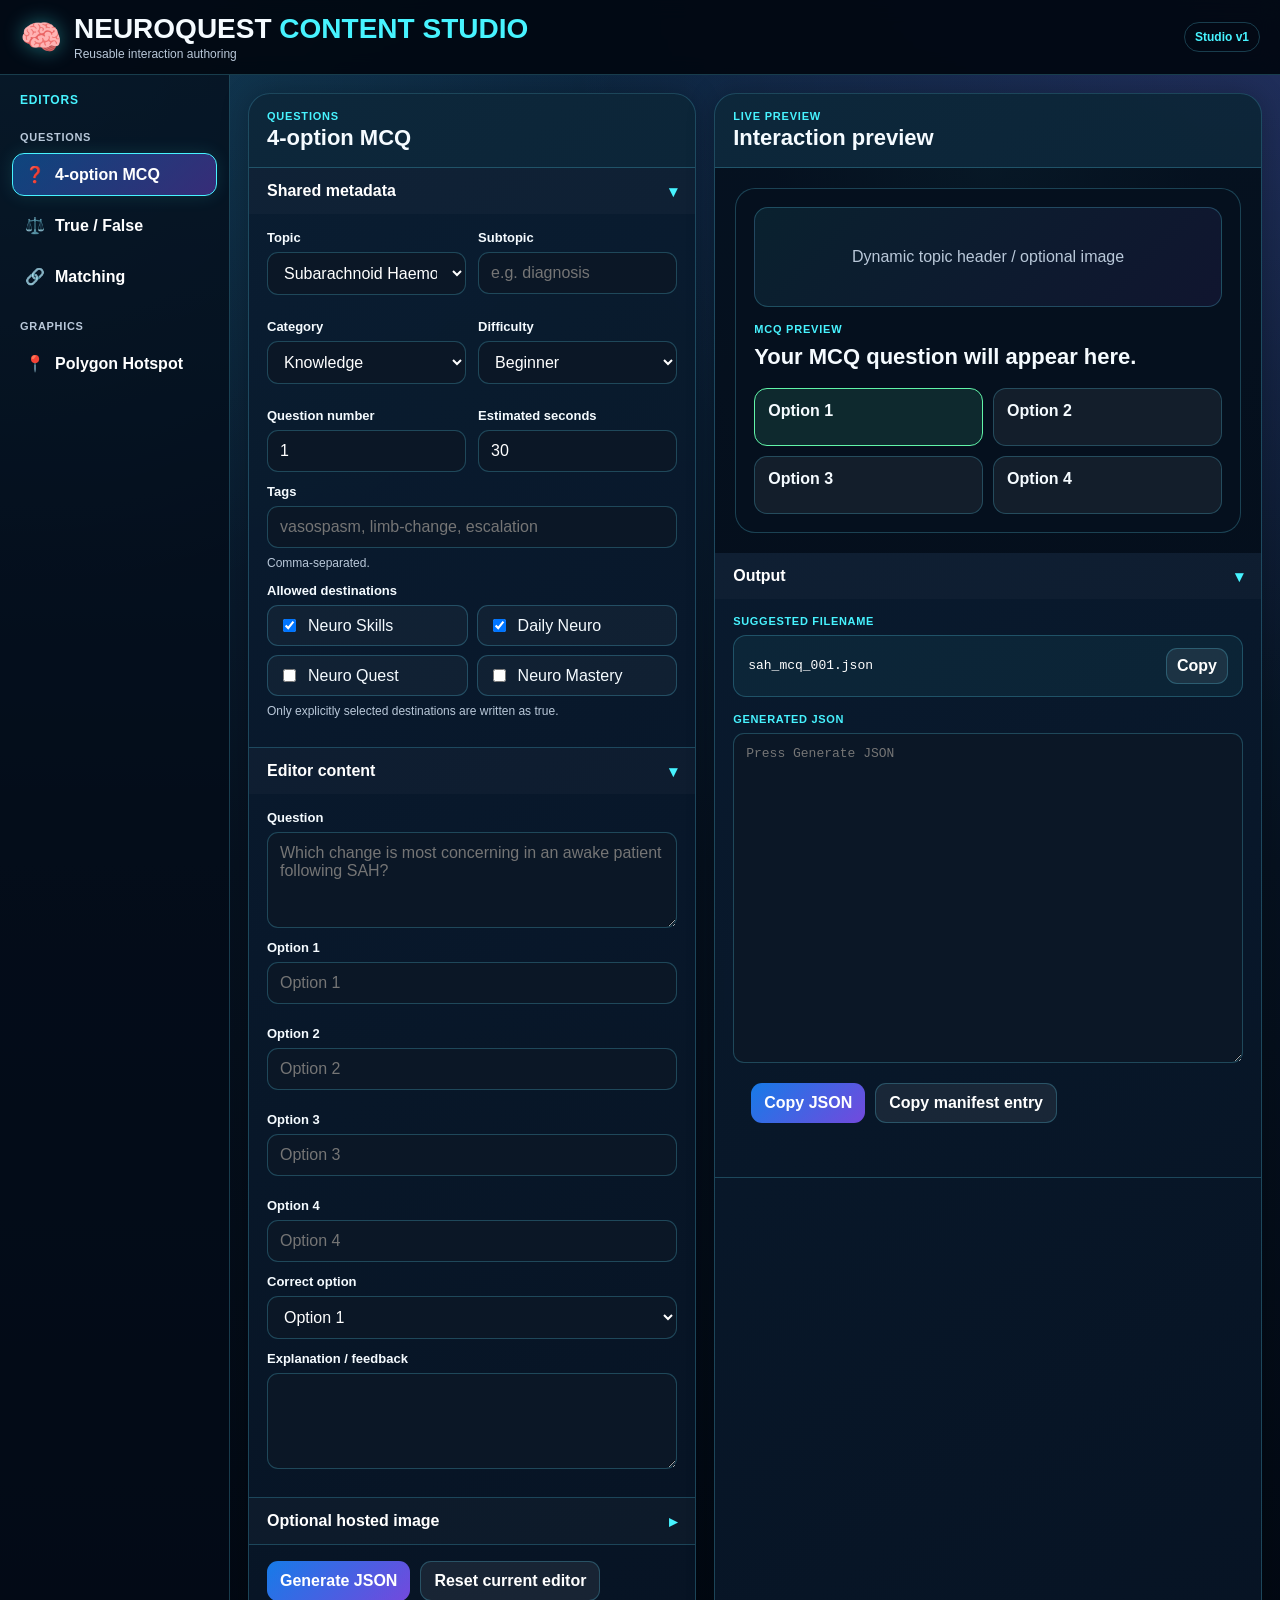
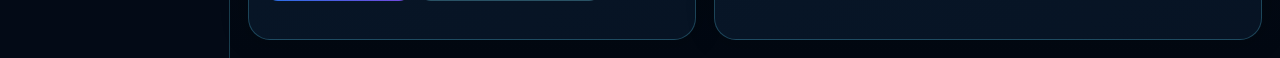
==== dev/studio/index.html @ 84c7cf78 "Add files via upload" ====
<!DOCTYPE html>
<html lang="en">
<head>
  <meta charset="UTF-8">
  <meta name="viewport" content="width=device-width, initial-scale=1.0">
  <title>NeuroQuest Content Studio</title>
  <link rel="stylesheet" href="studio.css">
</head>
<body>
  <div id="fileProtocolWarning" class="protocol-warning" hidden>
    <div class="protocol-card">
      <div class="protocol-icon">⚠️</div>
      <h2>Studio needs a local server</h2>
      <p>This modular version cannot run from a <code>file:///</code> address.</p>
      <p>Close this page and double-click <strong>START_STUDIO.bat</strong>, or open <code>index.html</code> using VS Code Live Server.</p>
    </div>
  </div>

  <header class="app-header">
    <div class="brand">
      <div class="brand-icon">🧠</div>
      <div>
        <div class="brand-title">NEUROQUEST <span>CONTENT STUDIO</span></div>
        <div class="brand-subtitle">Reusable interaction authoring</div>
      </div>
    </div>
    <div class="version-badge">Studio v1</div>
  </header>

  <main class="app-shell">
    <aside class="sidebar">
      <div class="sidebar-title">Editors</div>
      <nav id="editorNav" class="editor-nav"></nav>
    </aside>

    <section class="workspace">
      <div class="workspace-grid">
        <section class="panel form-panel">
          <div class="panel-header">
            <div>
              <div id="editorGroup" class="eyebrow">Question</div>
              <h1 id="editorTitle">4-option MCQ</h1>
            </div>
          </div>

          <details class="studio-section" open>
            <summary>Shared metadata</summary>
            <div class="section-body">
              <div class="grid two">
                <label class="field">
                  <span>Topic</span>
                  <select id="topicSelect"></select>
                </label>

                <label class="field">
                  <span>Subtopic</span>
                  <input id="subtopicInput" placeholder="e.g. diagnosis">
                </label>

                <label class="field">
                  <span>Category</span>
                  <select id="categorySelect"></select>
                </label>

                <label class="field">
                  <span>Difficulty</span>
                  <select id="difficultySelect"></select>
                </label>

                <label class="field">
                  <span>Question number</span>
                  <input id="questionNumberInput" type="number" min="1" value="1">
                </label>

                <label class="field">
                  <span>Estimated seconds</span>
                  <input id="estimatedSecondsInput" type="number" min="5" step="5" value="30">
                </label>
              </div>

              <label class="field">
                <span>Tags</span>
                <input id="tagsInput" placeholder="vasospasm, limb-change, escalation">
                <small>Comma-separated.</small>
              </label>

              <div class="field">
                <span>Allowed destinations</span>
                <div id="destinationChecks" class="destination-grid"></div>
                <small>Only explicitly selected destinations are written as true.</small>
              </div>
            </div>
          </details>

          <details class="studio-section" open>
            <summary>Editor content</summary>
            <div id="editorFormHost" class="section-body"></div>
          </details>

          <details class="studio-section">
            <summary>Optional hosted image</summary>
            <div class="section-body">
              <label class="field">
                <span>Image path or full URL</span>
                <input id="sharedImageInput" placeholder="assets/images/sah/sah_001.png">
              </label>
            </div>
          </details>

          <div class="action-row">
            <button id="generateButton" class="button primary">Generate JSON</button>
            <button id="resetButton" class="button secondary">Reset current editor</button>
          </div>
          <div id="formStatus" class="status"></div>
        </section>

        <section class="panel output-panel">
          <div class="panel-header">
            <div>
              <div class="eyebrow">Live preview</div>
              <h2>Interaction preview</h2>
            </div>
          </div>

          <div id="previewHost" class="preview-host"></div>

          <details class="studio-section" open>
            <summary>Output</summary>
            <div class="section-body">
              <div class="output-label">Suggested filename</div>
              <div class="filename-row">
                <code id="filenameOutput">sah_mcq_001.json</code>
                <button id="copyFilenameButton" class="button small">Copy</button>
              </div>

              <div class="output-label">Generated JSON</div>
              <textarea id="jsonOutput" class="json-output" spellcheck="false" placeholder="Press Generate JSON"></textarea>

              <div class="action-row">
                <button id="copyJsonButton" class="button primary">Copy JSON</button>
                <button id="copyManifestButton" class="button secondary">Copy manifest entry</button>
              </div>

              <div id="companionFilesHost"></div>
              <div id="outputStatus" class="status"></div>
            </div>
          </details>
        </section>
      </div>
    </section>
  </main>

  <script>
    if (window.location.protocol === "file:") {
      document.getElementById("fileProtocolWarning").hidden = false;
    }
  </script>
  <script type="module" src="studio.js"></script>
</body>
</html>
---- dev/studio/studio.css ----
:root{
  --bg:#06111f;
  --panel:#0b1d31;
  --panel2:#102743;
  --line:rgba(97,225,255,.24);
  --text:#f5fbff;
  --muted:#b9c8d9;
  --cyan:#47f3ff;
  --purple:#9b5cff;
  --green:#61f5a9;
  --red:#ff7597;
  --orange:#ffb14a;
}
*{box-sizing:border-box}
html{min-height:100%}
body{
  margin:0;min-height:100vh;
  font-family:Arial,Helvetica,sans-serif;color:var(--text);
  background:
    radial-gradient(circle at top right,rgba(155,92,255,.15),transparent 34%),
    radial-gradient(circle at top left,rgba(71,243,255,.10),transparent 30%),
    linear-gradient(180deg,#0d2944 0%,var(--bg) 52%,#020812 100%);
}
button,input,select,textarea{font:inherit}
button{cursor:pointer}
.app-header{
  position:sticky;top:0;z-index:50;
  display:flex;align-items:center;justify-content:space-between;gap:18px;
  padding:13px 20px;
  background:rgba(2,8,18,.94);
  border-bottom:1px solid var(--line);
  backdrop-filter:blur(10px);
}
.brand{display:flex;align-items:center;gap:12px}
.brand-icon{font-size:34px;filter:drop-shadow(0 0 10px rgba(71,243,255,.4))}
.brand-title{font-size:clamp(18px,3vw,28px);font-weight:900}
.brand-title span{color:var(--cyan)}
.brand-subtitle{margin-top:2px;color:var(--muted);font-size:12px}
.version-badge{
  padding:7px 10px;border:1px solid var(--line);border-radius:999px;
  color:var(--cyan);font-size:12px;font-weight:900;
}
.app-shell{
  width:min(1650px,100%);
  margin:0 auto;
  display:grid;grid-template-columns:230px minmax(0,1fr);
  min-height:calc(100vh - 72px);
}
.sidebar{
  border-right:1px solid var(--line);
  background:rgba(3,12,24,.72);
  padding:18px 12px;
}
.sidebar-title{
  color:var(--cyan);font-size:12px;font-weight:900;
  text-transform:uppercase;letter-spacing:.8px;
  padding:0 8px 10px;
}
.editor-nav{display:flex;flex-direction:column;gap:8px}
.editor-group-label{
  margin:14px 8px 2px;color:var(--muted);
  font-size:11px;font-weight:900;text-transform:uppercase;letter-spacing:.7px;
}
.editor-button{
  width:100%;display:flex;align-items:center;gap:10px;
  border:1px solid transparent;border-radius:12px;
  padding:11px 12px;background:transparent;color:#fff;
  text-align:left;font-weight:900;
}
.editor-button:hover{background:rgba(71,243,255,.07)}
.editor-button.active{
  border-color:var(--cyan);
  background:linear-gradient(135deg,rgba(23,126,232,.45),rgba(115,73,221,.45));
  box-shadow:0 0 18px rgba(71,243,255,.12);
}
.workspace{padding:18px}
.workspace-grid{
  display:grid;grid-template-columns:minmax(400px,.9fr) minmax(420px,1.1fr);
  gap:18px;
}
.panel{
  min-width:0;
  border:1px solid var(--line);border-radius:22px;overflow:hidden;
  background:linear-gradient(145deg,rgba(10,29,49,.97),rgba(7,20,37,.97));
  box-shadow:0 0 28px rgba(0,0,0,.24);
}
.panel-header{
  display:flex;align-items:center;justify-content:space-between;
  padding:16px 18px;border-bottom:1px solid var(--line);
  background:rgba(71,243,255,.045);
}
.panel-header h1,.panel-header h2{margin:3px 0 0;font-size:22px}
.eyebrow{
  color:var(--cyan);font-size:11px;font-weight:900;
  text-transform:uppercase;letter-spacing:.8px;
}
.studio-section{border-bottom:1px solid var(--line)}
.studio-section summary{
  list-style:none;padding:14px 18px;cursor:pointer;
  color:#fff;font-weight:900;background:rgba(255,255,255,.025);
}
.studio-section summary::-webkit-details-marker{display:none}
.studio-section summary::after{content:"▾";float:right;color:var(--cyan)}
.studio-section:not([open]) summary::after{content:"▸"}
.section-body{padding:16px 18px}
.grid{display:grid;gap:12px}
.grid.two{grid-template-columns:1fr 1fr}
.field{display:flex;flex-direction:column;gap:7px;margin-bottom:12px}
.field>span{font-size:13px;font-weight:900}
.field small{color:var(--muted);font-size:12px;line-height:1.35}
input,select,textarea{
  width:100%;border:1px solid var(--line);border-radius:11px;
  padding:11px 12px;background:#0b1726;color:#fff;outline:none;
}
input:focus,select:focus,textarea:focus{
  border-color:var(--cyan);box-shadow:0 0 0 3px rgba(71,243,255,.08);
}
textarea{min-height:96px;resize:vertical}
.destination-grid{display:grid;grid-template-columns:1fr 1fr;gap:9px}
.destination-option{
  display:flex;align-items:center;gap:9px;padding:10px 11px;
  border:1px solid var(--line);border-radius:11px;background:rgba(255,255,255,.035);
}
.destination-option input{width:auto}
.action-row{display:flex;flex-wrap:wrap;gap:10px;padding:16px 18px}
.button{
  border:1px solid var(--line);border-radius:11px;padding:10px 13px;
  color:#fff;background:rgba(255,255,255,.07);font-weight:900;
}
.button.primary{border:none;background:linear-gradient(135deg,#167be8,#7349dd)}
.button.secondary:hover,.button.small:hover{background:rgba(71,243,255,.12)}
.button.small{padding:8px 10px}
.button.danger{border-color:rgba(255,117,151,.5);color:#ffd4de}
.status{min-height:22px;padding:0 18px 14px;color:var(--muted);font-size:13px}
.status.good{color:var(--green)}
.status.bad{color:var(--red)}
.preview-host{
  min-height:360px;padding:20px;
  background:
    linear-gradient(rgba(4,14,27,.78),rgba(4,14,27,.9)),
    radial-gradient(circle at top,rgba(71,243,255,.14),transparent 45%);
}
.preview-card{
  width:min(720px,100%);margin:0 auto;padding:18px;
  border:1px solid var(--line);border-radius:20px;background:rgba(6,17,31,.96);
}
.preview-image{
  width:100%;height:180px;object-fit:contain;background:#000;
  border:1px solid var(--line);border-radius:14px;margin-bottom:16px;
}
.preview-placeholder{
  min-height:100px;display:flex;align-items:center;justify-content:center;
  border:1px solid var(--line);border-radius:14px;margin-bottom:16px;
  color:var(--muted);
  background:linear-gradient(135deg,rgba(71,243,255,.08),rgba(155,92,255,.08));
}
.preview-question{margin:8px 0 16px;font-size:22px;font-weight:900;line-height:1.3}
.preview-options{display:grid;grid-template-columns:1fr 1fr;gap:10px}
.preview-option{
  min-height:58px;padding:13px;border:1px solid var(--line);border-radius:13px;
  background:rgba(255,255,255,.06);font-weight:900;
}
.preview-option.correct{border-color:var(--green);background:rgba(97,245,169,.11)}
.match-preview{display:grid;grid-template-columns:1fr 1fr;gap:12px}
.match-column{display:flex;flex-direction:column;gap:9px}
.match-item{
  padding:12px;border:1px solid var(--line);border-radius:12px;
  background:rgba(255,255,255,.06);
}
.output-label{
  margin:16px 0 8px;color:var(--cyan);font-size:11px;font-weight:900;
  text-transform:uppercase;letter-spacing:.7px;
}
.output-label:first-child{margin-top:0}
.filename-row{
  display:flex;align-items:center;justify-content:space-between;gap:12px;
  padding:12px 14px;border:1px solid var(--line);border-radius:13px;
  background:rgba(71,243,255,.055);
}
.filename-row code{color:#fff;word-break:break-all}
.json-output{
  min-height:330px;font-family:Consolas,Monaco,monospace;
  font-size:13px;line-height:1.45;white-space:pre;
}
.repeat-list{display:flex;flex-direction:column;gap:10px}
.repeat-row{display:grid;grid-template-columns:1fr auto;gap:9px;align-items:center}
.repeat-row.pair{grid-template-columns:1fr 1fr auto}
.hotspot-stage{
  position:relative;min-height:360px;display:flex;align-items:center;justify-content:center;
  border:1px solid var(--line);border-radius:16px;background:#000;overflow:hidden;
}
.hotspot-stage img{
  display:block;max-width:100%;max-height:520px;object-fit:contain;user-select:none;
}
.hotspot-stage svg{position:absolute;inset:0;width:100%;height:100%;touch-action:none}
.hotspot-note{
  padding:11px 12px;border:1px solid var(--line);border-radius:12px;
  background:rgba(71,243,255,.05);color:var(--muted);font-size:13px;line-height:1.45;
}
.polygon-shape{fill:rgba(71,243,255,.15);stroke:var(--cyan);stroke-width:2}
.polygon-shape.saved{fill:rgba(97,245,169,.12);stroke:var(--green)}
.vertex{fill:#fff;stroke:var(--cyan);stroke-width:2;cursor:grab}
.region-list{display:flex;flex-direction:column;gap:8px;margin-top:10px}
.region-item{
  display:flex;align-items:center;justify-content:space-between;gap:10px;
  padding:10px;border:1px solid var(--line);border-radius:11px;background:rgba(255,255,255,.04)
}
.companion-file{
  margin-top:14px;padding:12px;border:1px solid var(--line);
  border-radius:13px;background:rgba(255,255,255,.035);
}
.companion-file textarea{
  min-height:180px;margin-top:10px;font-family:Consolas,monospace;font-size:12px;
}
@media(max-width:1100px){
  .app-shell{grid-template-columns:1fr}
  .sidebar{border-right:0;border-bottom:1px solid var(--line)}
  .editor-nav{display:grid;grid-template-columns:repeat(2,minmax(0,1fr))}
  .editor-group-label{grid-column:1/-1}
  .workspace-grid{grid-template-columns:1fr}
}
@media(max-width:650px){
  .app-header{padding:11px 12px}
  .workspace{padding:8px}
  .grid.two,.destination-grid,.preview-options,.match-preview{grid-template-columns:1fr}
  .repeat-row.pair{grid-template-columns:1fr}
  .repeat-row.pair .button{justify-self:start}
  .editor-nav{grid-template-columns:1fr}
}

.protocol-warning{
  position:fixed;inset:0;z-index:9999;display:flex;align-items:center;justify-content:center;
  padding:20px;background:rgba(2,8,18,.88);backdrop-filter:blur(7px)
}
.protocol-warning[hidden]{display:none}
.protocol-card{
  width:min(520px,100%);padding:28px;border:1px solid var(--line);border-radius:22px;
  text-align:center;background:linear-gradient(145deg,rgba(10,29,49,.99),rgba(7,20,37,.99));
  box-shadow:0 0 35px rgba(71,243,255,.16)
}
.protocol-card h2{margin:8px 0 12px}
.protocol-card p{color:var(--muted);line-height:1.55}
.protocol-card code{color:var(--cyan)}
.protocol-icon{font-size:44px}
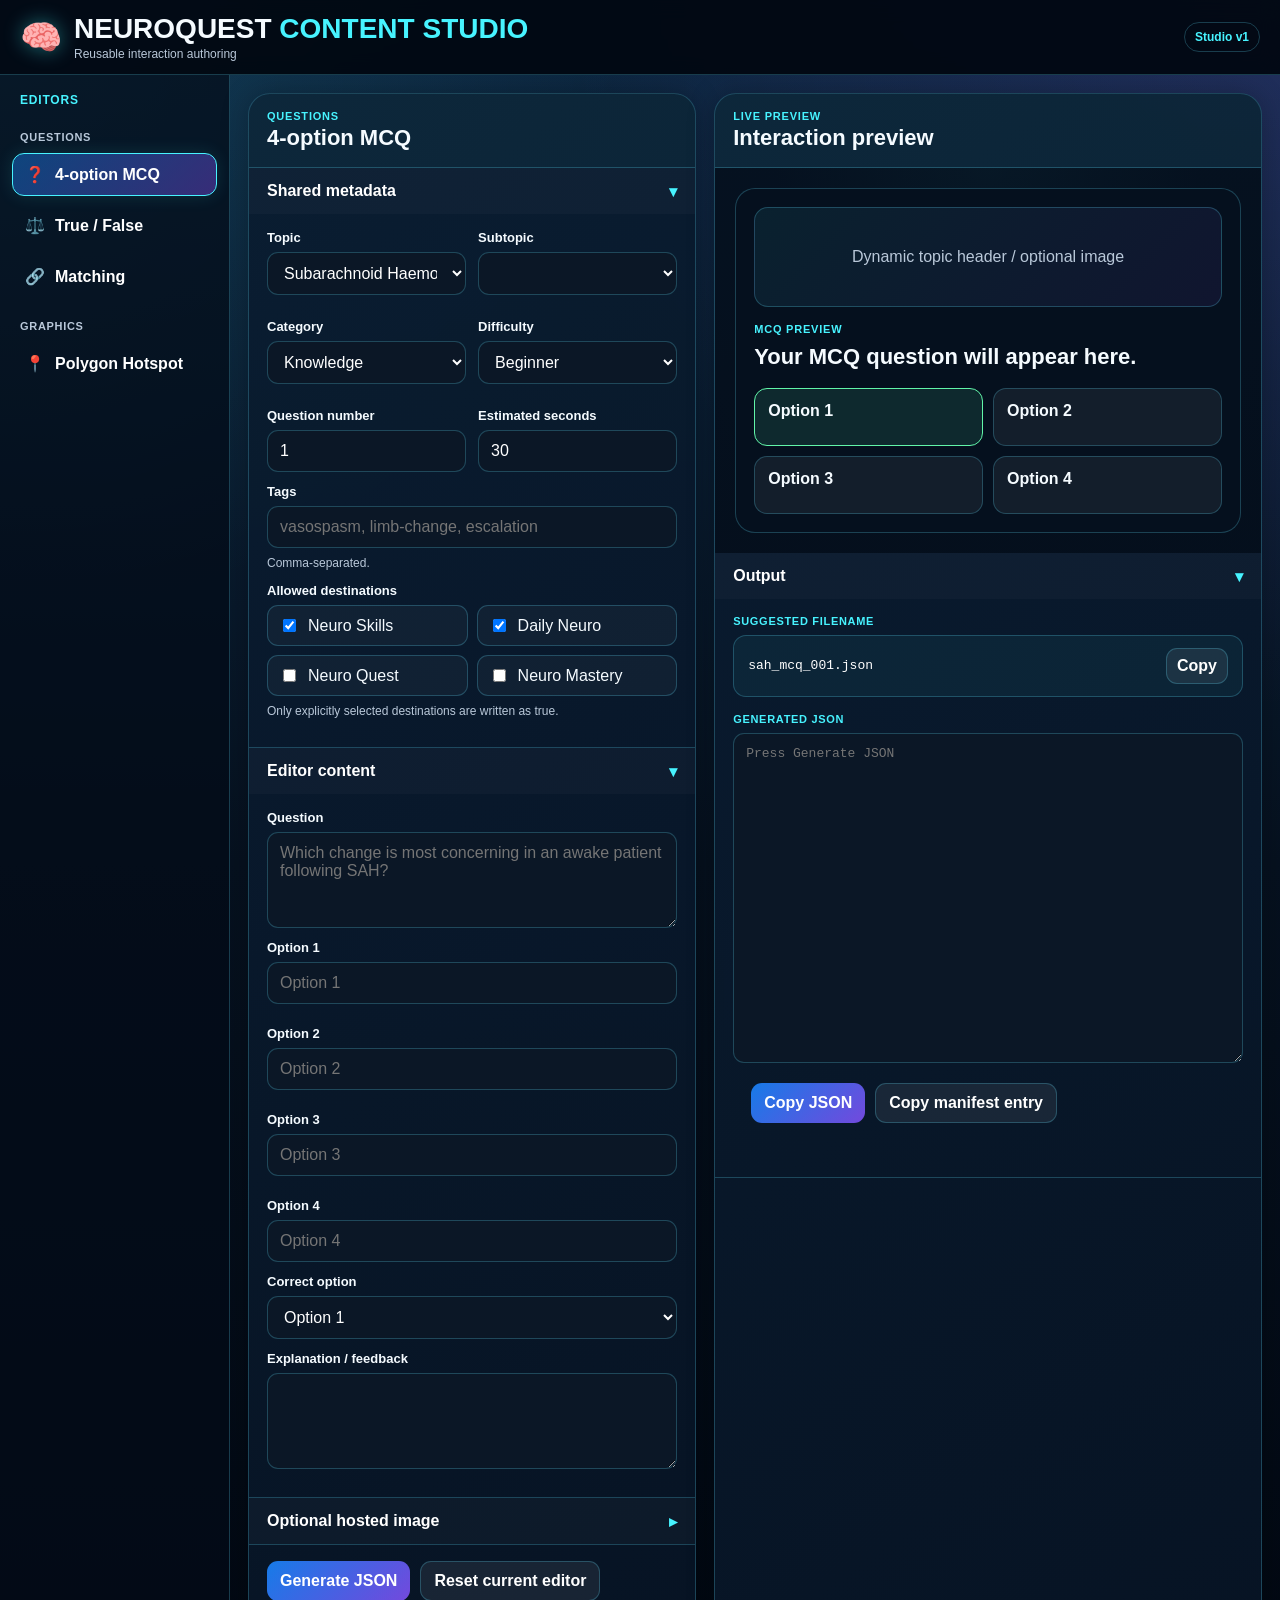
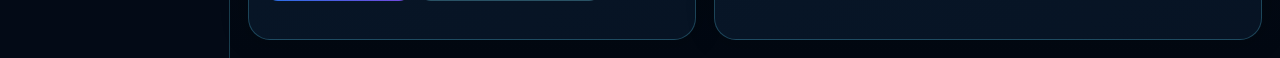
==== commit 42c0686e: "Replace subtopic input with a select dropdown" ====
--- a/dev/studio/index.html
+++ b/dev/studio/index.html
@@ -54,7 +54,7 @@
 
                 <label class="field">
                   <span>Subtopic</span>
-                  <input id="subtopicInput" placeholder="e.g. diagnosis">
+                  <select id="subtopicInput"></select>
                 </label>
 
                 <label class="field">
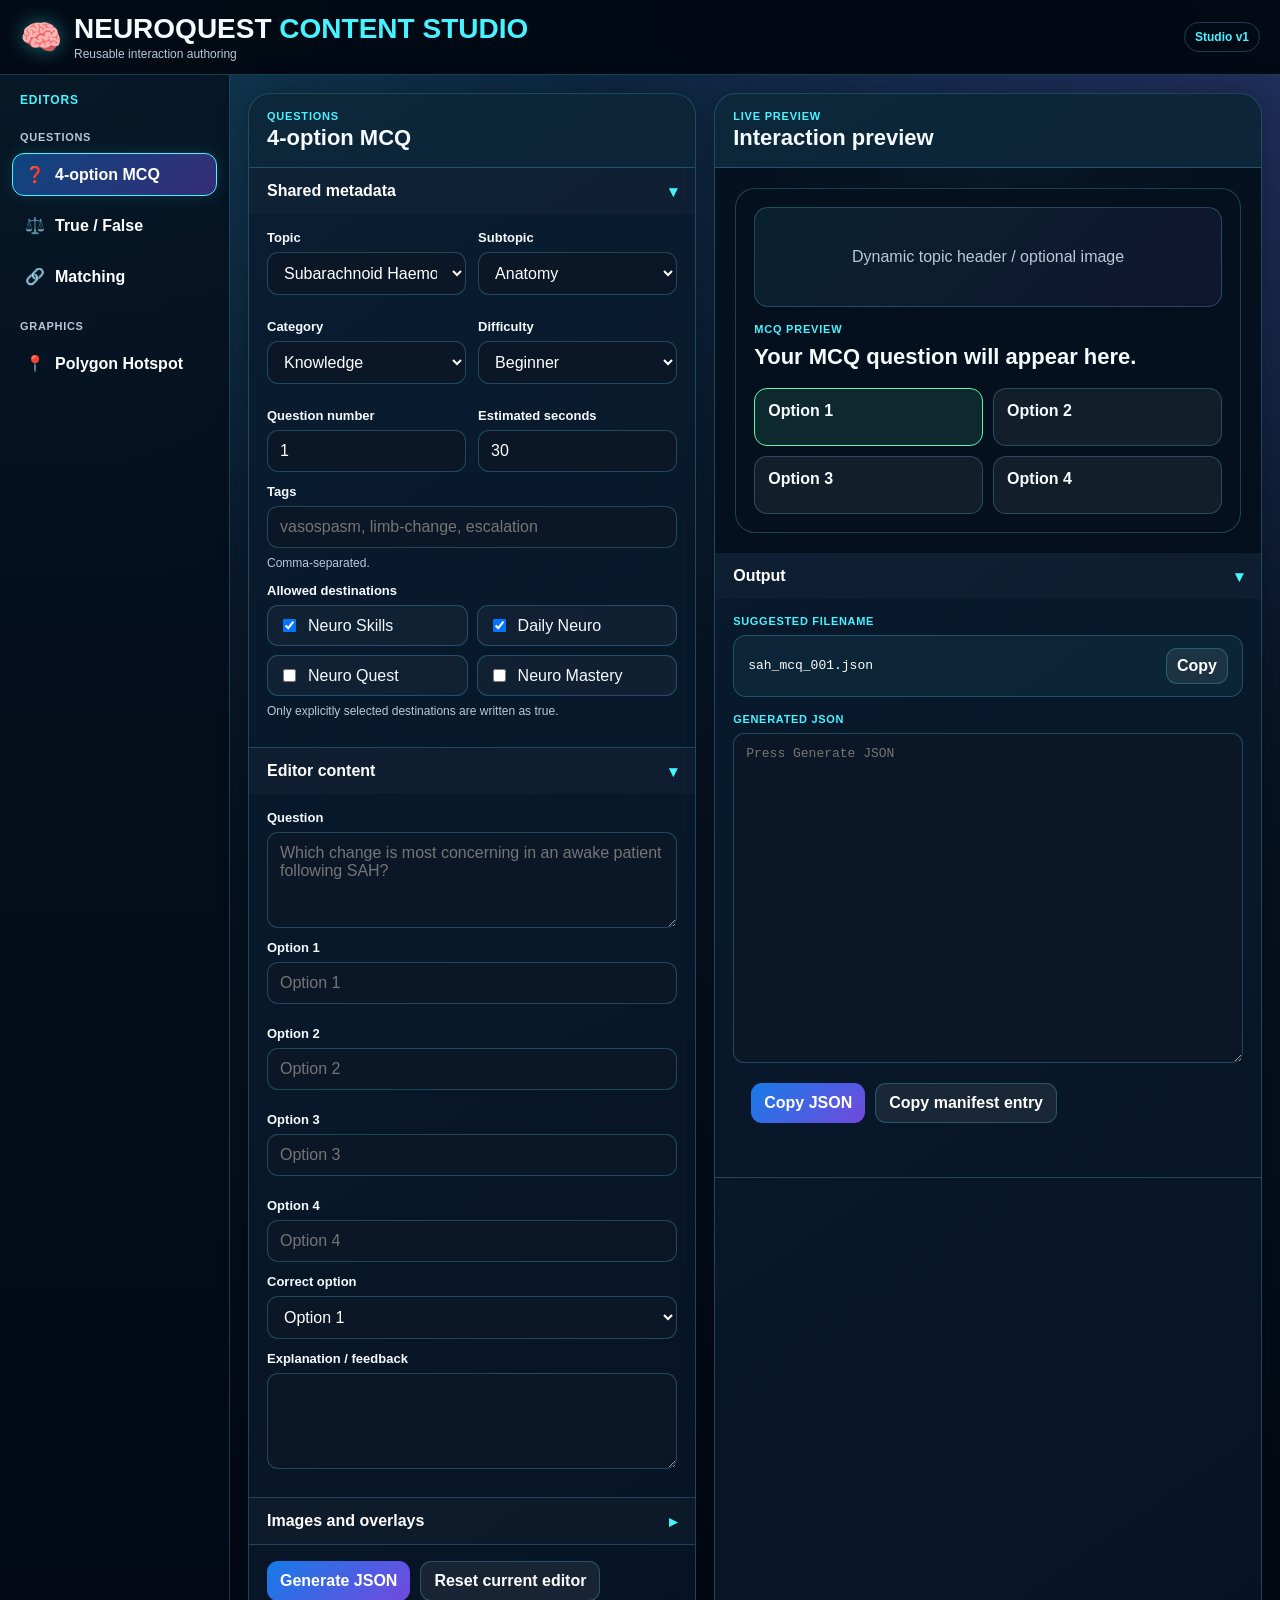
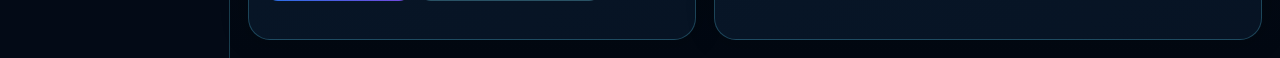
==== commit 83b434e8: "Revise image input section with overlays Updated the image input section to include base image and o" ====
--- a/dev/studio/index.html
+++ b/dev/studio/index.html
@@ -98,14 +98,39 @@
           </details>
 
           <details class="studio-section">
-            <summary>Optional hosted image</summary>
-            <div class="section-body">
-              <label class="field">
-                <span>Image path or full URL</span>
-                <input id="sharedImageInput" placeholder="assets/images/sah/sah_001.png">
-              </label>
-            </div>
-          </details>
+  <summary>Images and overlays</summary>
+<div class="section-body">
+ <label class="field">
+      <span>Base image</span>
+<input
+        id="sharedImageInput"
+        placeholder="assets/images/sah/sah_001.png">
+<small>
+        The main image displayed throughout the question.
+      </small>
+    </label>
+
+    <label class="field">
+      <span>Overlay shown before answering</span>
+<input
+        id="beforeAnswerOverlayInput"
+        placeholder="assets/images/sah/overlays/sah_001_before.png">
+
+      <small>
+        Optional overlay visible while the learner is answering.
+      </small>
+    </label>
+ <label class="field">
+      <span>Overlay revealed after answering</span>
+ <input
+        id="afterAnswerOverlayInput"
+        placeholder="assets/images/sah/overlays/sah_001_answer.png">
+ <small>
+        Optional answer or teaching overlay shown after submission.
+      </small>
+    </label>
+</div>
+</details>
 
           <div class="action-row">
             <button id="generateButton" class="button primary">Generate JSON</button>
